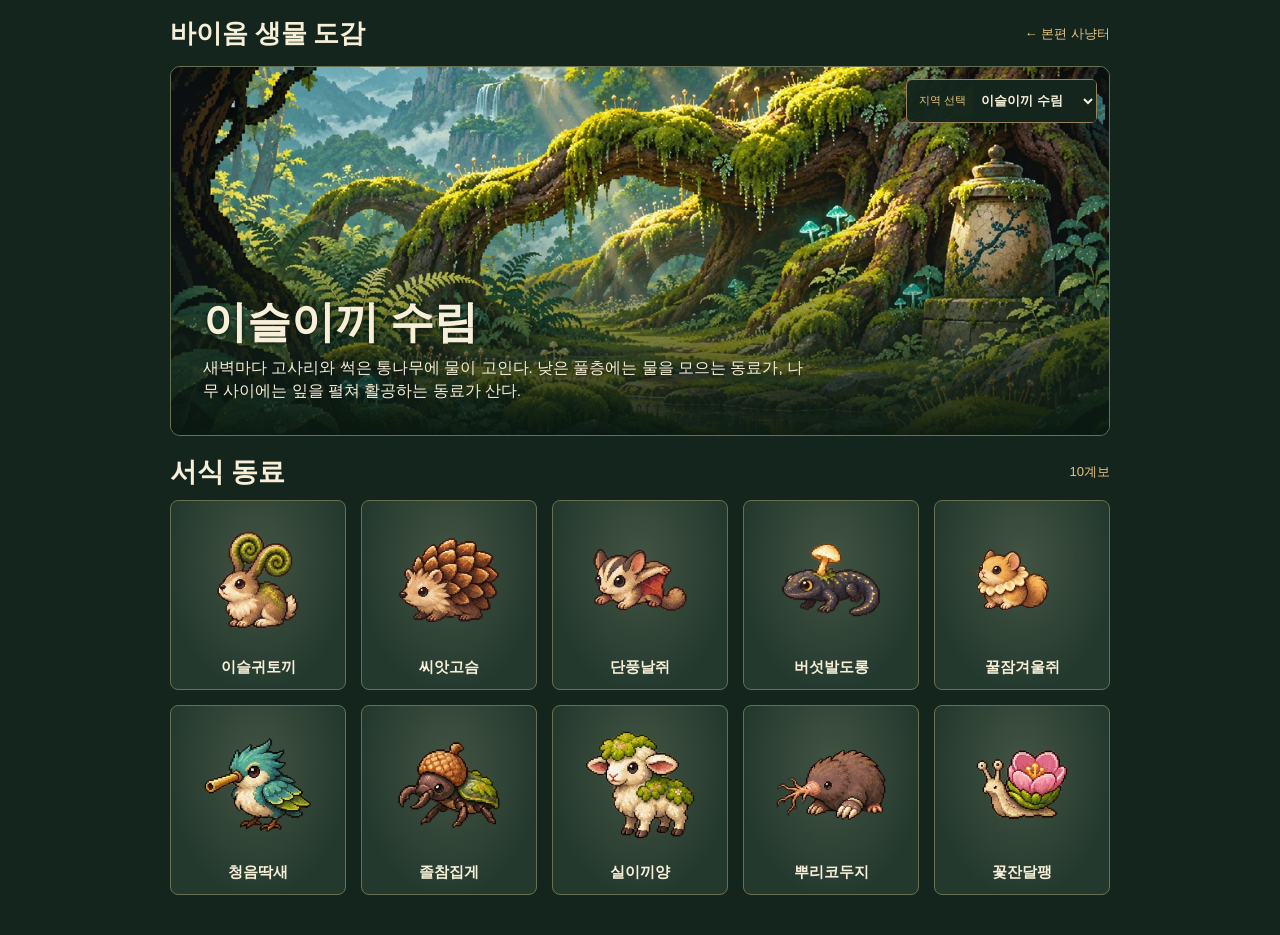
==== biomes.html @ 9e314bb3 "Publish Moss Companions 0dbb1b0c4ddf" ====
<!doctype html>
<html lang="ko">
<head>
  <meta charset="utf-8">
  <meta name="viewport" content="width=device-width, initial-scale=1, viewport-fit=cover">
  <meta name="theme-color" content="#15281f">
  <title>바이옴 생물 도감 · 이끼숲 동료들</title>
  <link rel="icon" href="assets/hunt/moth.webp">
  <link rel="stylesheet" href="biomes.css">
  <script defer src="biome-catalog.js"></script>
  <script defer src="biomes-view.js"></script>
</head>
<body>
  <header class="masthead">
    <h1>바이옴 생물 도감</h1>
    <a href="index.html#forest">← 본편 사냥터</a>
  </header>
  <main>
    <section class="landscape" aria-labelledby="region-name">
      <img id="region-image" alt="">
      <div class="region-nav">
        <label for="region-picker">지역 선택</label>
        <select id="region-picker"></select>
      </div>
      <div class="landscape-copy">
        <h2 id="region-name"></h2>
        <p id="region-description"></p>
      </div>
    </section>
    <section class="entries" aria-labelledby="list-title">
      <header class="section-head"><h2 id="list-title">서식 동료</h2><span id="family-count"></span></header>
      <div id="family-list"></div>
    </section>
  </main>
  <dialog id="family-detail" aria-labelledby="detail-name">
    <div class="detail-inner">
      <header class="section-head">
        <div><p id="detail-region"></p><h2 id="detail-name"></h2></div>
        <form method="dialog"><button class="close" aria-label="상세 닫기" autofocus>닫기</button></form>
      </header>
      <p id="habitat"></p><p id="trait"></p>
      <div id="evolution" role="group" aria-label="진화 단계 선택"></div>
      <section class="skill-panel" aria-live="polite" aria-labelledby="skill-heading">
        <h3 id="skill-heading"></h3>
        <dl id="skills"></dl>
      </section>
    </div>
  </dialog>
</body>
</html>
---- biomes.css ----
:root {
  color-scheme: dark;
  color: #f7efd8;
  background: #14251d;
  font: 500 16px/1.5 "Malgun Gothic", "Apple SD Gothic Neo", sans-serif;
  --brass: #e6c480;
  --muted: #cccfb8;
  --rule: #687052;
}
* { box-sizing: border-box; }
body { width: min(100%, 1000px); margin: 0 auto; padding: max(12px, env(safe-area-inset-top)) clamp(12px, 3vw, 30px) 40px; }
body:has(dialog[open]) { overflow: hidden; }
h1, h2, h3, p, dl, dd { margin: 0; }
h1, h2 { font-family: Georgia, "Batang", "AppleMyungjo", serif; }
h1 { font-size: clamp(19px, 3vw, 26px); }
h2 { line-height: 1.2; }
.masthead, .section-head { display: flex; justify-content: space-between; align-items: center; gap: 12px; }
.masthead { padding: 0 0 10px; }
button, select, a { font: inherit; touch-action: manipulation; cursor: pointer; }
button, select { color: inherit; }
:focus-visible { outline: 3px solid #ffda80; outline-offset: 3px; }
.masthead a { color: var(--brass); font-size: .82rem; text-decoration: none; padding: 12px 0 12px 10px; }
button:hover, select:hover { border-color: var(--brass); }
.landscape { position: relative; isolation: isolate; min-height: clamp(255px, 38vw, 370px); display: flex; flex-direction: column; justify-content: space-between; overflow: hidden; border: 1px solid var(--rule); border-radius: 10px; background: #223d31; }
.landscape > img { position: absolute; z-index: -2; width: 100%; height: 100%; object-fit: cover; object-position: center 53%; }
.landscape::after { content: ""; position: absolute; z-index: -1; inset: 0; background: linear-gradient(0deg, #091810f5, #102018b8 17%, transparent 58%); }
.region-nav { align-self: flex-end; margin: 12px; display: flex; align-items: center; gap: 7px; border: 1px solid #97815f; border-radius: 6px; padding-left: 12px; background: #14251df2; }
.region-nav label { font-size: .7rem; color: var(--brass); }
select { min-height: 42px; max-width: 180px; padding: 0 4px; border: 0; border-radius: 4px; background: #14251d; font-weight: 700; font-size: .8rem; }
.landscape-copy { padding: clamp(16px, 3.2vw, 32px); max-width: 76ch; text-shadow: 0 1px 5px #0b160f; }
.landscape-copy h2 { font-size: clamp(28px, 5vw, 44px); }
.landscape-copy p { margin-top: 6px; font-size: clamp(.83rem, 2vw, .97rem); text-wrap: pretty; }
.entries { margin-top: 20px; }
.section-head h2 { font-size: clamp(20px, 3vw, 27px); }
#family-count, #detail-region { color: var(--brass); font-size: .82rem; }
#family-list { margin-top: 12px; display: grid; grid-template-columns: repeat(5, minmax(0, 1fr)); gap: clamp(7px, 1.4vw, 15px); }
#family-list button, #evolution button { border: 1px solid var(--rule); border-radius: 8px; display: grid; justify-items: center; align-content: end; gap: 4px; padding: 8px 6px 11px; background: radial-gradient(ellipse at 50% 32%, #425443, #24392e 74%); }
#family-list img { width: min(100%, 142px); aspect-ratio: 1; object-fit: contain; }
#family-list strong, #evolution strong { font-size: clamp(.8rem, 2vw, .96rem); word-break: keep-all; overflow-wrap: anywhere; }
#family-list button:hover, #evolution button:hover { border-color: var(--brass); background-color: #354e3d; }
dialog { color: inherit; width: min(620px, calc(100% - 20px)); max-height: calc(100dvh - 24px); padding: 0; border: 1px solid #a08b5b; border-radius: 12px; background: #1c3026; }
dialog::backdrop { background: #07110ed6; }
.detail-inner { padding: clamp(15px, 3vw, 25px); }
.close { min-height: 44px; border: 1px solid var(--rule); border-radius: 6px; padding: 6px 14px; background: #2c4436; font-size: .83rem; }
#detail-region { margin-bottom: 3px; }
#habitat { margin-top: 15px; color: var(--brass); font-size: .83rem; }
#trait { font-size: .88rem; margin: 4px 0 15px; color: #e4e3ce; }
#evolution { display: grid; grid-template-columns: repeat(3, minmax(0, 1fr)); gap: clamp(5px, 1vw, 12px); }
#evolution button { min-width: 0; padding: 7px 3px 9px; grid-template-rows: auto 1fr minmax(2.7em, auto); align-content: stretch; align-items: center; }
#evolution button[aria-pressed=true] { border-color: #edc16e; box-shadow: inset 0 0 0 1px #edc16e; }
#evolution small { font-size: .72rem; color: var(--muted); }
#evolution img { width: 100%; aspect-ratio: 1; object-fit: contain; }
.skill-panel { margin-top: 16px; }
.skill-panel h3 { font-size: .98rem; margin-bottom: 7px; }
#skills > div { border-top: 1px solid #586349; padding: 7px 0; display: grid; grid-template-columns: minmax(62px, .8fr) 2.4fr; gap: 9px; }
dt { font-size: .84rem; color: var(--brass); font-weight: 700; }
dd { font-size: .83rem; color: #e4e3ce; }
@media (max-width: 650px) { #family-list { grid-template-columns: repeat(3, minmax(0, 1fr)); } }
@media (max-width: 420px) { #family-list { grid-template-columns: repeat(2, minmax(0, 1fr)); } }
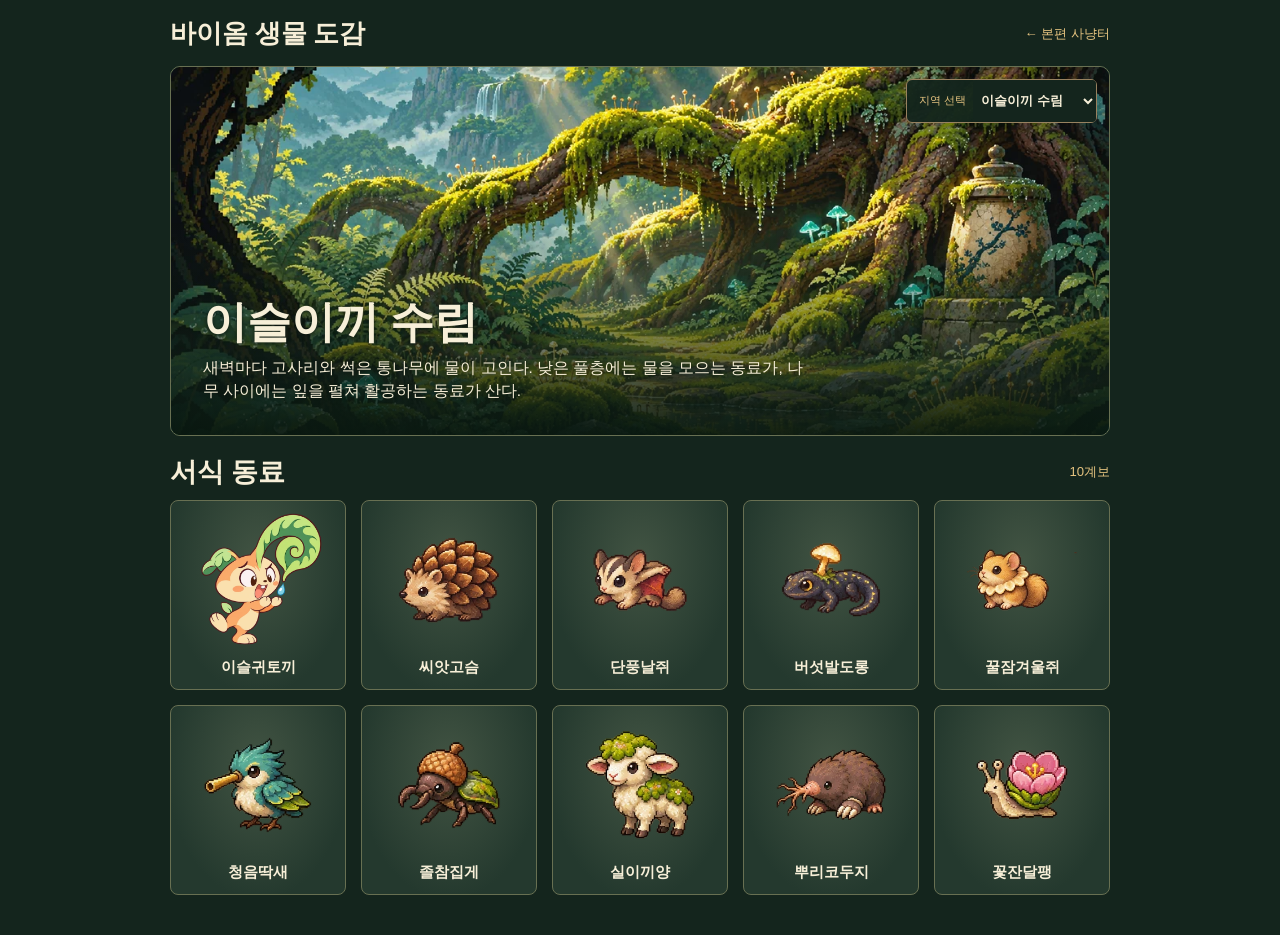
==== commit 50106e28: "Publish Moss Companions 652fe184effb" ====
--- a/biomes.html
+++ b/biomes.html
@@ -40,6 +40,14 @@
       </header>
       <p id="habitat"></p><p id="trait"></p>
       <div id="evolution" role="group" aria-label="진화 단계 선택"></div>
+      <section id="behavior" aria-label="행동 미리보기" hidden>
+        <div class="behavior-scene">
+          <div class="pose-window" id="pose-window" role="img"></div>
+          <span id="move-name" hidden></span>
+        </div>
+        <div id="actions" role="group" aria-label="동작 선택"></div>
+        <p id="form-story"></p>
+      </section>
       <section class="skill-panel" aria-live="polite" aria-labelledby="skill-heading">
         <h3 id="skill-heading"></h3>
         <dl id="skills"></dl>
--- a/biomes.css
+++ b/biomes.css
@@ -57,3 +57,37 @@
 dd { font-size: .83rem; color: #e4e3ce; }
 @media (max-width: 650px) { #family-list { grid-template-columns: repeat(3, minmax(0, 1fr)); } }
 @media (max-width: 420px) { #family-list { grid-template-columns: repeat(2, minmax(0, 1fr)); } }
+
+.has-actions #trait { display: none; }
+.has-actions #evolution { margin: 10px 0; gap: 6px; }
+.has-actions #evolution button { padding: 5px 3px; grid-template-rows: auto 36px auto; gap: 1px; align-content: start; }
+.has-actions #evolution img { height: 36px; }
+.has-actions #evolution strong { font-size: .78rem; }
+.behavior-scene {
+  position: relative; display: grid; place-items: end center; overflow: hidden;
+  border: 1px solid var(--rule); border-radius: 8px;
+  background: linear-gradient(0deg, #101e18b0, #203c3326 60%, #203c3310), var(--preview-scene) center 66% / cover;
+}
+.pose-window { width: clamp(155px, 25vh, 235px); aspect-ratio: 1; overflow: hidden; }
+.pose-window img { display: block; max-width: none; height: 100%; animation: dew-poses 2.2s step-end infinite; }
+.pose-window[data-action=hunt] img { animation-duration: 1.05s; }
+.pose-window[data-action=battle] img { animation-duration: 1.45s; }
+.previous-form { position: absolute; bottom: 0; height: 100%; max-width: 100%; object-fit: contain; pointer-events: none; animation: dew-evolve-out .54s ease-out both; }
+.is-changing .pose-window { animation: dew-evolve-in .54s ease-out both; }
+@keyframes dew-evolve-out { 0%, 18% { opacity: 1; } 65%, 100% { opacity: 0; transform: translateY(-6px); filter: brightness(1.6); } }
+@keyframes dew-evolve-in { 0%, 20% { opacity: 0; transform: scale(.92); } 78%, 100% { opacity: 1; transform: scale(1); } }
+@keyframes dew-poses {
+  0%, 100% { transform: translateX(0); }
+  27% { transform: translateX(-33.333333%); }
+  71% { transform: translateX(-66.666667%); }
+}
+#move-name { position: absolute; bottom: 8px; left: 8px; border: 1px solid #a38e62; background: #16281ff2; color: #ffdb8d; border-radius: 5px; font-size: .73rem; padding: 3px 8px; }
+#actions { display: grid; grid-template-columns: repeat(3, 1fr); gap: 6px; margin-top: 6px; }
+#actions button { min-height: 44px; border: 1px solid var(--rule); border-radius: 6px; background: #2b4336; font-size: .82rem; font-weight: 700; }
+#actions button[aria-pressed=true] { background: #c89950; color: #242018; border-color: #f2d08c; }
+#form-story { margin-top: 11px; color: #e8e4cd; font-size: .86rem; text-wrap: pretty; }
+@media (prefers-reduced-motion: reduce) {
+  .pose-window img { animation: none; transform: translateX(-33.333333%); }
+  .previous-form { display: none; }
+  .is-changing .pose-window { animation: none; }
+}
